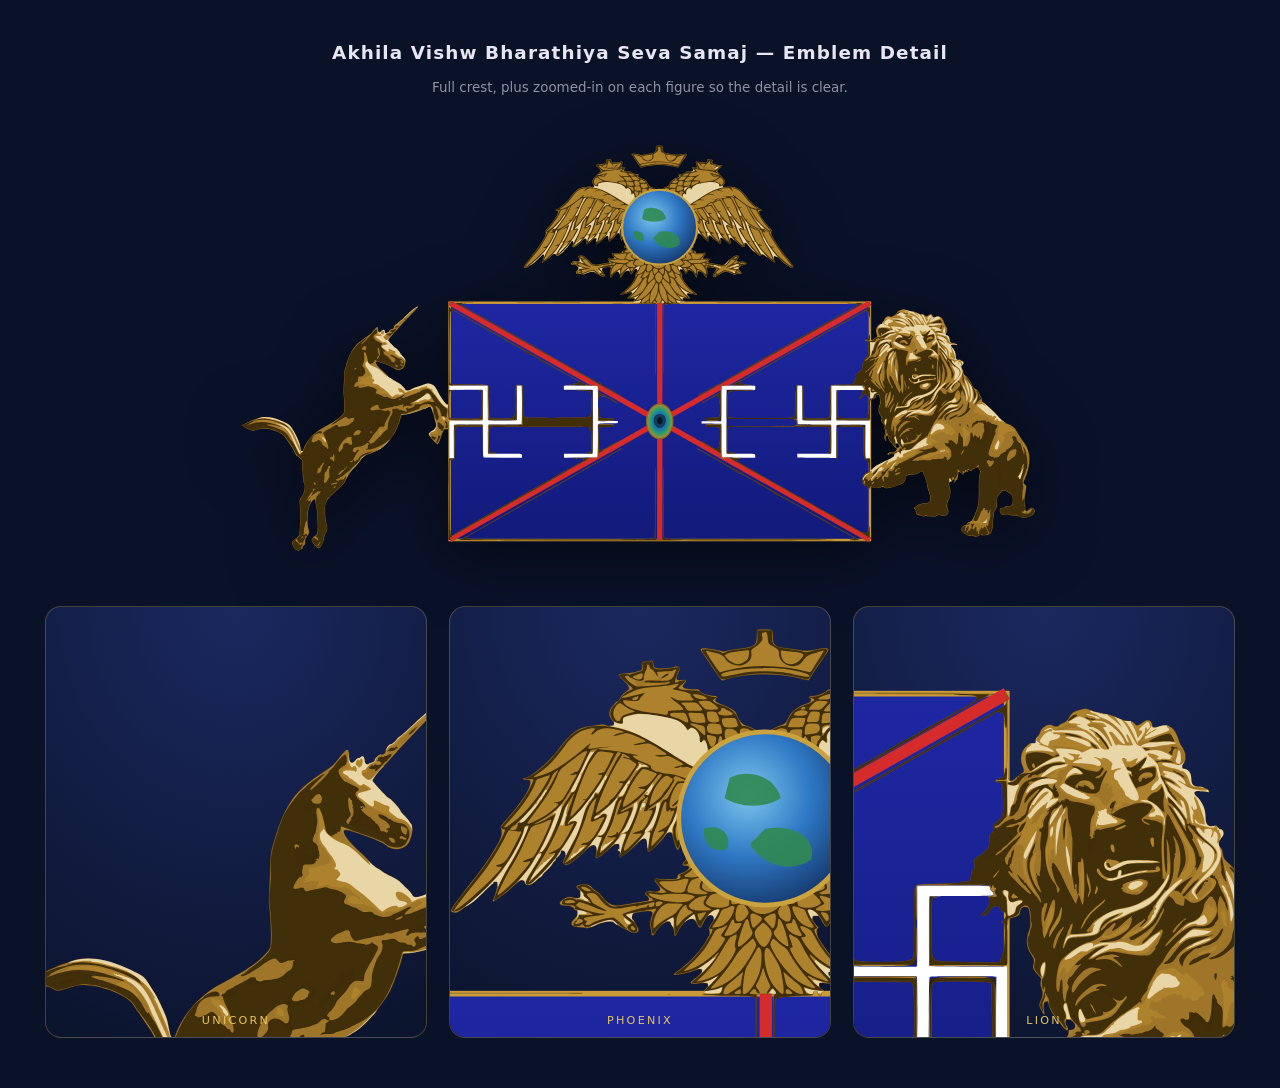
==== emblem-detail.html @ 8dee8a1d "Emblem v4: bolder tonal detail + dedicated detail/zoom preview page Co-Authored-By: Claude Opus 4.8 " ====
<!DOCTYPE html>
<html lang="en">
<head>
<meta charset="UTF-8">
<meta name="viewport" content="width=device-width, initial-scale=1.0">
<meta name="robots" content="noindex, nofollow">
<meta http-equiv="Cache-Control" content="no-store">
<title>Emblem Detail — Akhila Vishw Bharathiya Seva Samaj</title>
<style>
  body{margin:0;font-family:system-ui,sans-serif;background:#0a1228;color:#e7e6f3;padding-bottom:50px}
  h1{text-align:center;font-weight:600;padding:30px 16px 4px;font-size:1.15rem;letter-spacing:.06em}
  p.note{text-align:center;opacity:.6;font-size:.84rem;margin:0 0 18px}
  .full{display:flex;justify-content:center;padding:10px 16px 24px}
  .full img{width:min(820px,94vw);height:auto;filter:drop-shadow(0 14px 32px rgba(0,0,0,.5))}
  .zooms{display:flex;flex-wrap:wrap;justify-content:center;gap:22px;padding:0 16px}
  .z{width:380px;height:430px;overflow:hidden;border-radius:16px;border:1px solid rgba(230,196,94,.25);
     background:radial-gradient(120% 120% at 50% 0%,#1a285f,#0a1228);position:relative}
  .z img{position:absolute;width:1900px;max-width:none}
  .z.lion img{left:-1330px;top:-330px}
  .z.uni  img{left:-40px;top:-330px}
  .z.phx  img{left:-680px;top:-30px}
  .cap{position:absolute;bottom:10px;left:0;right:0;text-align:center;font-size:.7rem;letter-spacing:.2em;text-transform:uppercase;color:var(--g,#e6c45e)}
</style>
</head>
<body>
  <h1>Akhila Vishw Bharathiya Seva Samaj — Emblem Detail</h1>
  <p class="note">Full crest, plus zoomed-in on each figure so the detail is clear.</p>
  <div class="full"><img src="assets/img/emblem-v4.svg?d=4" alt="full emblem"></div>
  <div class="zooms">
    <div class="z uni"><img src="assets/img/emblem-v4.svg?d=4"><span class="cap">Unicorn</span></div>
    <div class="z phx"><img src="assets/img/emblem-v4.svg?d=4"><span class="cap">Phoenix</span></div>
    <div class="z lion"><img src="assets/img/emblem-v4.svg?d=4"><span class="cap">Lion</span></div>
  </div>
</body>
</html>
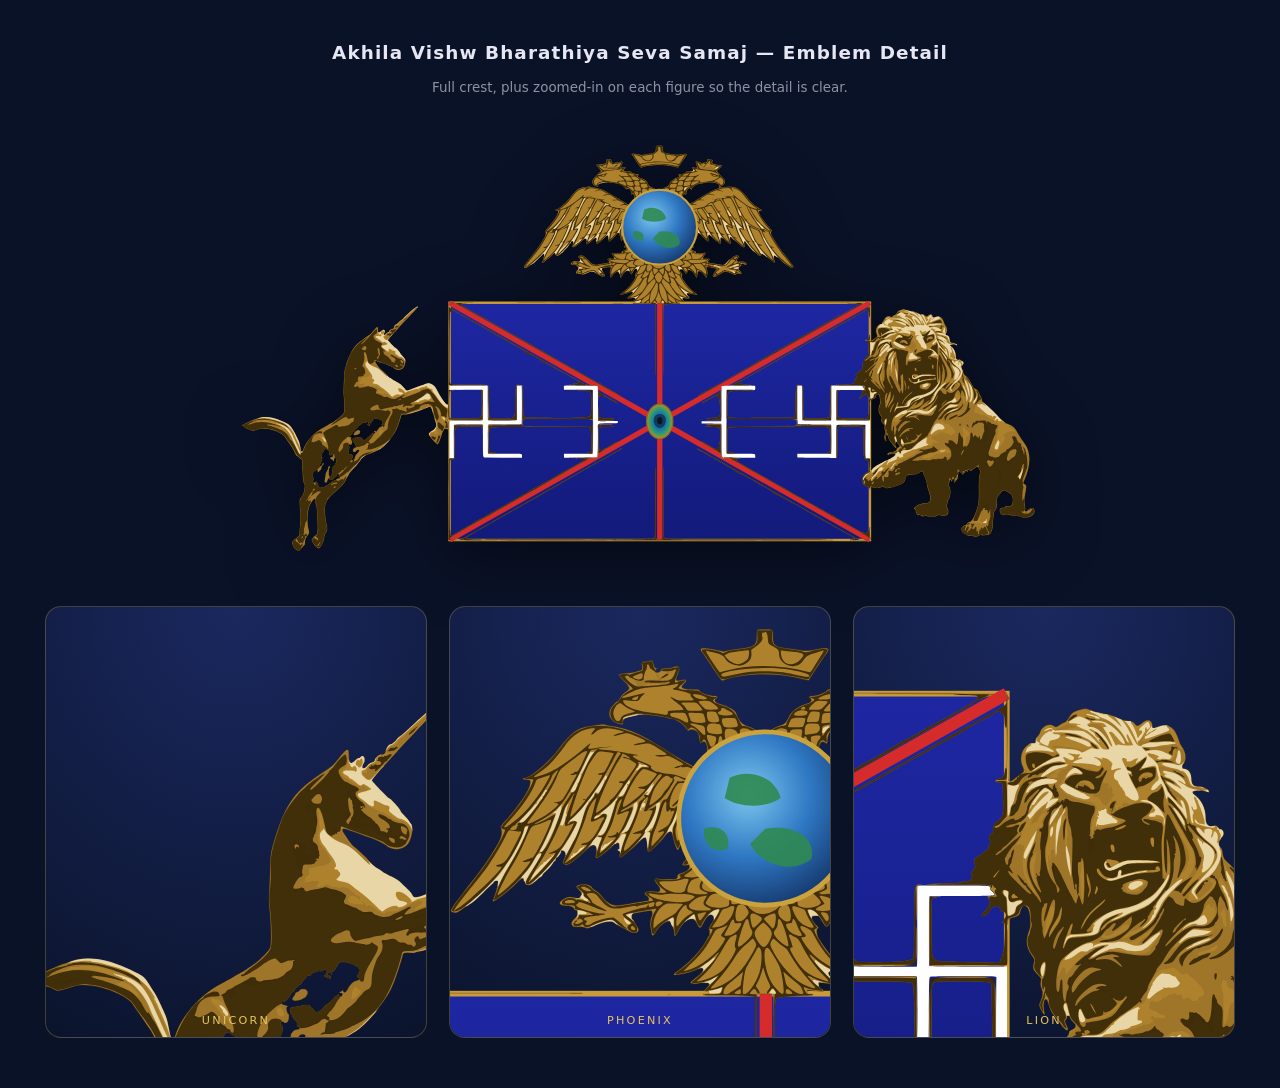
==== commit 103dcc9d: "Guruji photos + emblem neck-wing fix - Replace convenor portrait (old red-turban) with new crowned-r" ====
--- a/emblem-detail.html
+++ b/emblem-detail.html
@@ -25,11 +25,11 @@
 <body>
   <h1>Akhila Vishw Bharathiya Seva Samaj — Emblem Detail</h1>
   <p class="note">Full crest, plus zoomed-in on each figure so the detail is clear.</p>
-  <div class="full"><img src="assets/img/emblem-v4.svg?d=4" alt="full emblem"></div>
+  <div class="full"><img src="assets/img/emblem-v5.svg?d=4" alt="full emblem"></div>
   <div class="zooms">
-    <div class="z uni"><img src="assets/img/emblem-v4.svg?d=4"><span class="cap">Unicorn</span></div>
-    <div class="z phx"><img src="assets/img/emblem-v4.svg?d=4"><span class="cap">Phoenix</span></div>
-    <div class="z lion"><img src="assets/img/emblem-v4.svg?d=4"><span class="cap">Lion</span></div>
+    <div class="z uni"><img src="assets/img/emblem-v5.svg?d=4"><span class="cap">Unicorn</span></div>
+    <div class="z phx"><img src="assets/img/emblem-v5.svg?d=4"><span class="cap">Phoenix</span></div>
+    <div class="z lion"><img src="assets/img/emblem-v5.svg?d=4"><span class="cap">Lion</span></div>
   </div>
 </body>
 </html>
